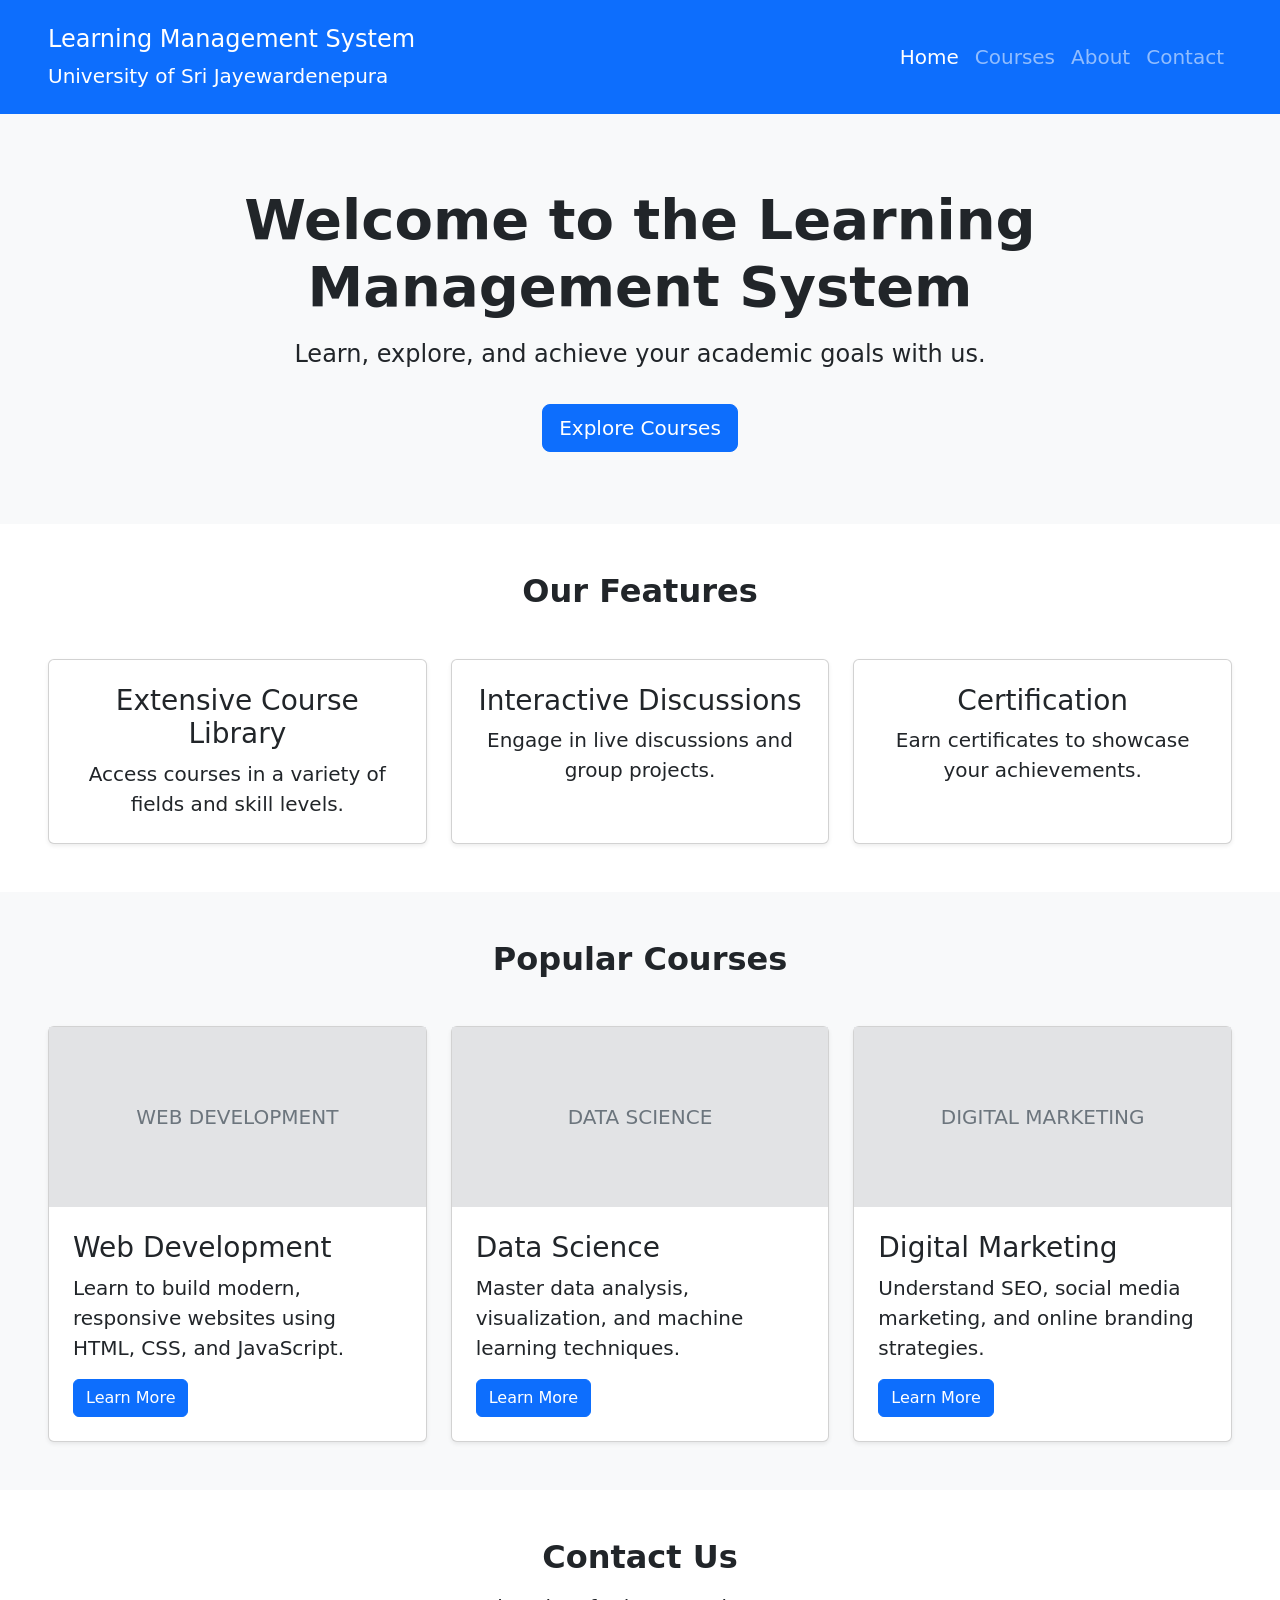
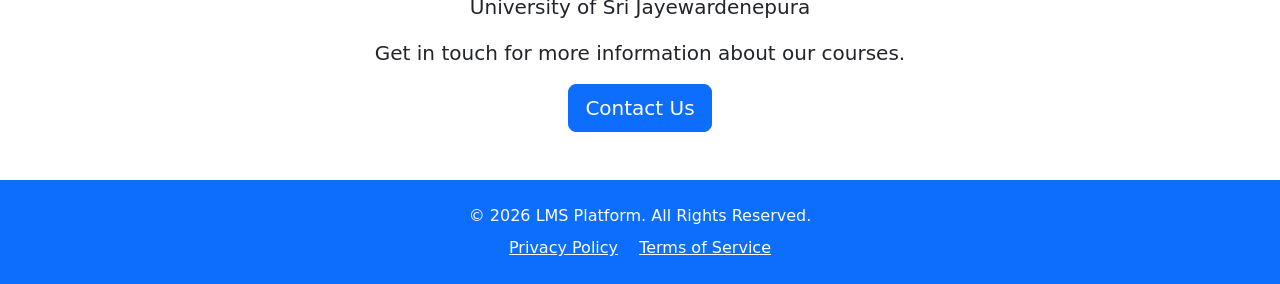
==== Practical 2 - LMS using Bootstrap/LMS.html @ d4772b82 "Added - Practical 2_LMS using bootstrap" ====
<!DOCTYPE html>
<html lang="en">

<head>
    <meta charset="UTF-8">
    <meta name="viewport" content="width=device-width, initial-scale=1.0">
    <title>LMS | University of Sri Jayewardenepura</title>

    <link href="https://cdn.jsdelivr.net/npm/bootstrap@5.3.3/dist/css/bootstrap.min.css" rel="stylesheet">
</head>

<body class="min-vh-100">

    <div class="container-fluid p-0 min-vh-100 d-flex flex-column">

        <nav class="navbar navbar-expand-lg navbar-dark bg-primary px-5 py-3">

            <a class="navbar-brand fs-4" href="#home">
                Learning Management System<br>
                <span class="fs-5">University of Sri Jayewardenepura</span>
            </a>

            <button class="navbar-toggler" type="button" data-bs-toggle="collapse" data-bs-target="#menu">
                <span class="navbar-toggler-icon"></span>
            </button>

            <div class="collapse navbar-collapse" id="menu">
                <ul class="navbar-nav ms-auto fs-5">
                    <li class="nav-item">
                        <a class="nav-link active" href="#home">Home</a>
                    </li>
                    <li class="nav-item">
                        <a class="nav-link" href="#courses">Courses</a>
                    </li>
                    <li class="nav-item">
                        <a class="nav-link" href="#about">About</a>
                    </li>
                    <li class="nav-item">
                        <a class="nav-link" href="#contact">Contact</a>
                    </li>
                </ul>
            </div>

        </nav>

        <main class="flex-grow-1">

            <section id="home" class="bg-light text-center py-5 px-3">
                <div class="container py-4">
                    <h1 class="display-4 fw-bold">
                        Welcome to the Learning Management System
                    </h1>

                    <p class="fs-4 mt-3">
                        Learn, explore, and achieve your academic goals with us.
                    </p>

                    <a href="#courses" class="btn btn-primary btn-lg mt-3">
                        Explore Courses
                    </a>
                </div>
            </section>

            <section id="about" class="container-fluid px-5 py-5">
                <h2 class="text-center fw-bold mb-5">Our Features</h2>

                <div class="row g-4">

                    <div class="col-md-4">
                        <div class="card h-100 shadow-sm">
                            <div class="card-body text-center p-4">
                                <h3 class="card-title">Extensive Course Library</h3>
                                <p class="card-text fs-5">
                                    Access courses in a variety of fields and skill levels.
                                </p>
                            </div>
                        </div>
                    </div>

                    <div class="col-md-4">
                        <div class="card h-100 shadow-sm">
                            <div class="card-body text-center p-4">
                                <h3 class="card-title">Interactive Discussions</h3>
                                <p class="card-text fs-5">
                                    Engage in live discussions and group projects.
                                </p>
                            </div>
                        </div>
                    </div>

                    <div class="col-md-4">
                        <div class="card h-100 shadow-sm">
                            <div class="card-body text-center p-4">
                                <h3 class="card-title">Certification</h3>
                                <p class="card-text fs-5">
                                    Earn certificates to showcase your achievements.
                                </p>
                            </div>
                        </div>
                    </div>

                </div>
            </section>

            <section id="courses" class="container-fluid px-5 py-5 bg-light">
                <h2 class="text-center fw-bold mb-5">Popular Courses</h2>

                <div class="row g-4">

                    <div class="col-md-4">
                        <div class="card h-100 shadow-sm">
                            <div class="bg-secondary-subtle d-flex align-items-center justify-content-center"
                                style="height: 180px;">
                                <span class="fs-5 text-secondary">WEB DEVELOPMENT</span>
                            </div>
                            <div class="card-body p-4">
                                <h3 class="card-title">Web Development</h3>
                                <p class="card-text fs-5">
                                    Learn to build modern, responsive websites using HTML, CSS, and JavaScript.
                                </p>
                                <a href="#contact" class="btn btn-primary">Learn More</a>
                            </div>
                        </div>
                    </div>

                    <div class="col-md-4">
                        <div class="card h-100 shadow-sm">
                            <div class="bg-secondary-subtle d-flex align-items-center justify-content-center"
                                style="height: 180px;">
                                <span class="fs-5 text-secondary">DATA SCIENCE</span>
                            </div>
                            <div class="card-body p-4">
                                <h3 class="card-title">Data Science</h3>
                                <p class="card-text fs-5">
                                    Master data analysis, visualization, and machine learning techniques.
                                </p>
                                <a href="#contact" class="btn btn-primary">Learn More</a>
                            </div>
                        </div>
                    </div>

                    <div class="col-md-4">
                        <div class="card h-100 shadow-sm">
                            <div class="bg-secondary-subtle d-flex align-items-center justify-content-center"
                                style="height: 180px;">
                                <span class="fs-5 text-secondary">DIGITAL MARKETING</span>
                            </div>
                            <div class="card-body p-4">
                                <h3 class="card-title">Digital Marketing</h3>
                                <p class="card-text fs-5">
                                    Understand SEO, social media marketing, and online branding strategies.
                                </p>
                                <a href="#contact" class="btn btn-primary">Learn More</a>
                            </div>
                        </div>
                    </div>

                </div>
            </section>

            <section id="contact" class="text-center py-5 px-3">
                <h2 class="fw-bold">Contact Us</h2>
                <p class="fs-5 mt-3">
                    University of Sri Jayewardenepura
                </p>
                <p class="fs-5">
                    Get in touch for more information about our courses.
                </p>
                <a href="mailto:info@sjp.ac.lk" class="btn btn-primary btn-lg">
                    Contact Us
                </a>
            </section>

        </main>

        <footer class="bg-primary text-white text-center py-4 mt-auto">
            <p class="mb-2">
                © 2026 LMS Platform. All Rights Reserved.
            </p>
            <a href="#privacy" class="text-white me-3">Privacy Policy</a>
            <a href="#terms" class="text-white">Terms of Service</a>
        </footer>

    </div>

    <script src="https://cdn.jsdelivr.net/npm/bootstrap@5.3.3/dist/js/bootstrap.bundle.min.js"></script>

</body>

</html>
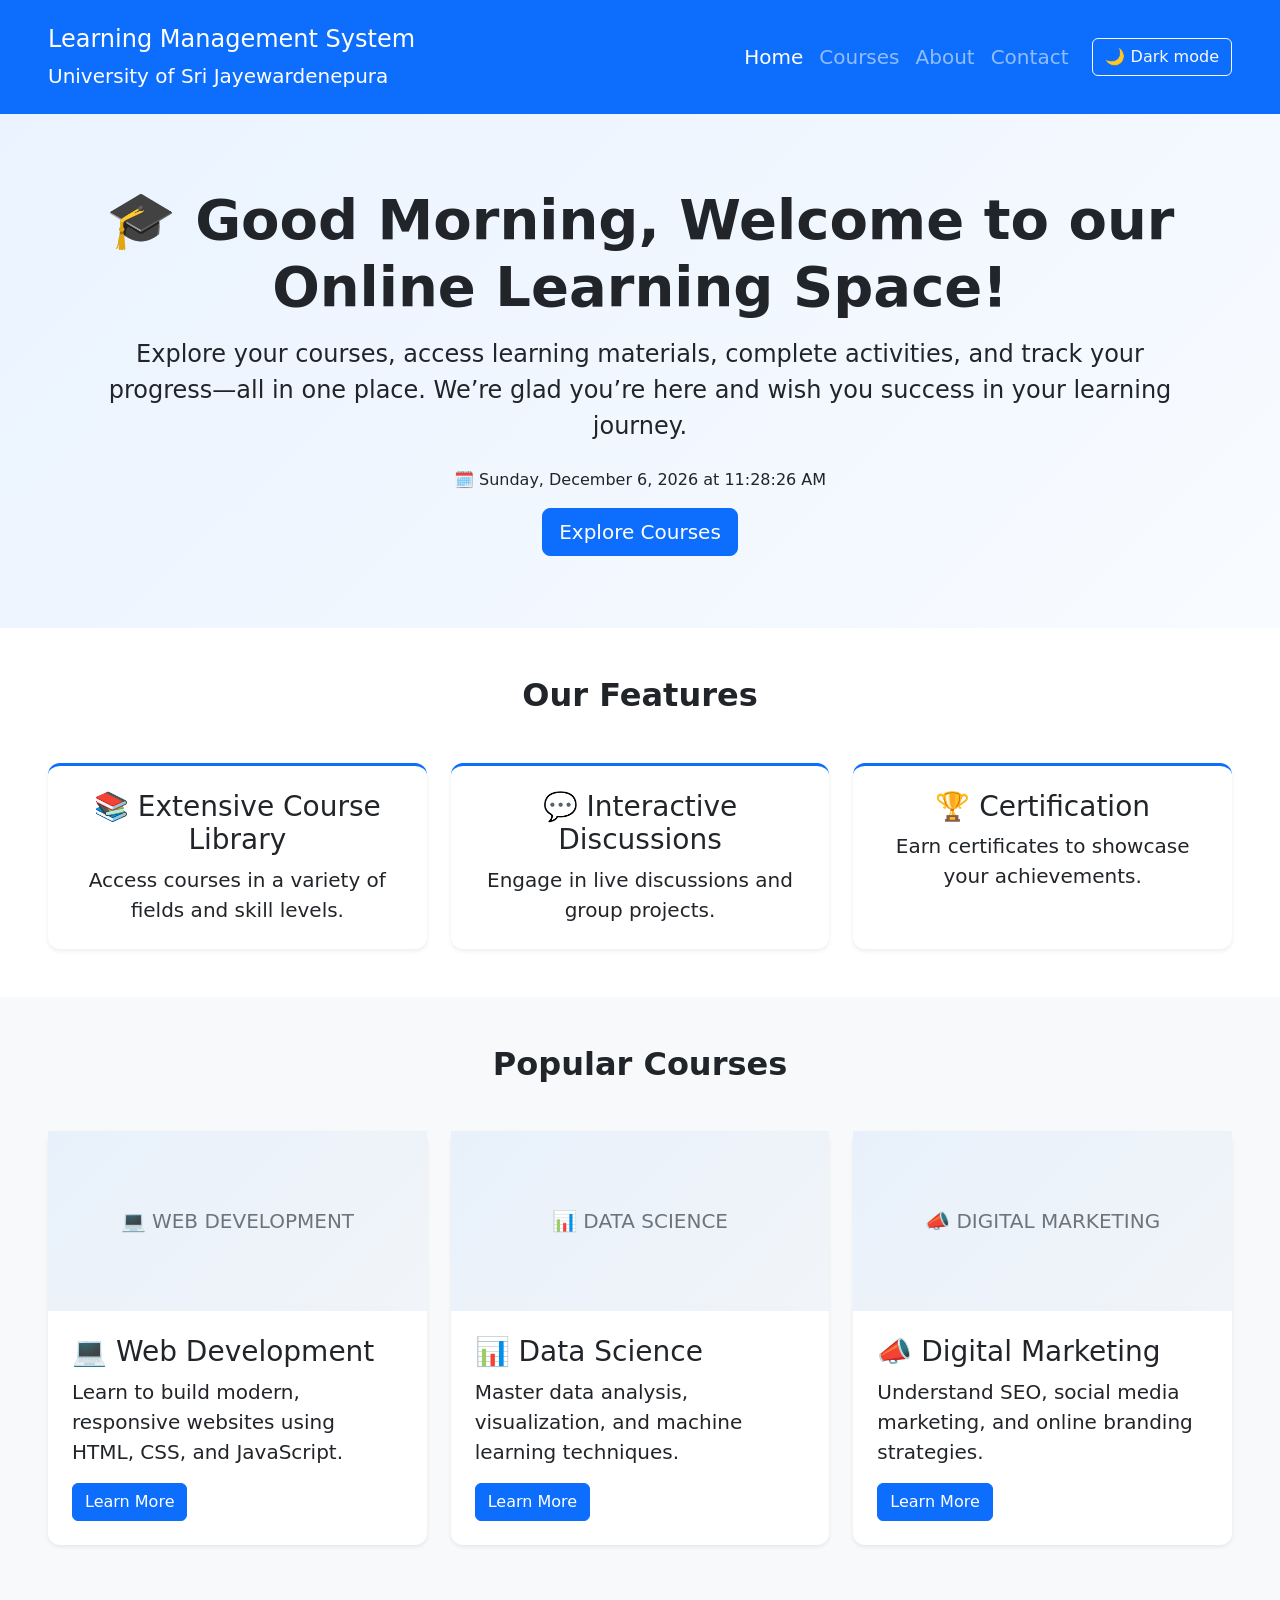
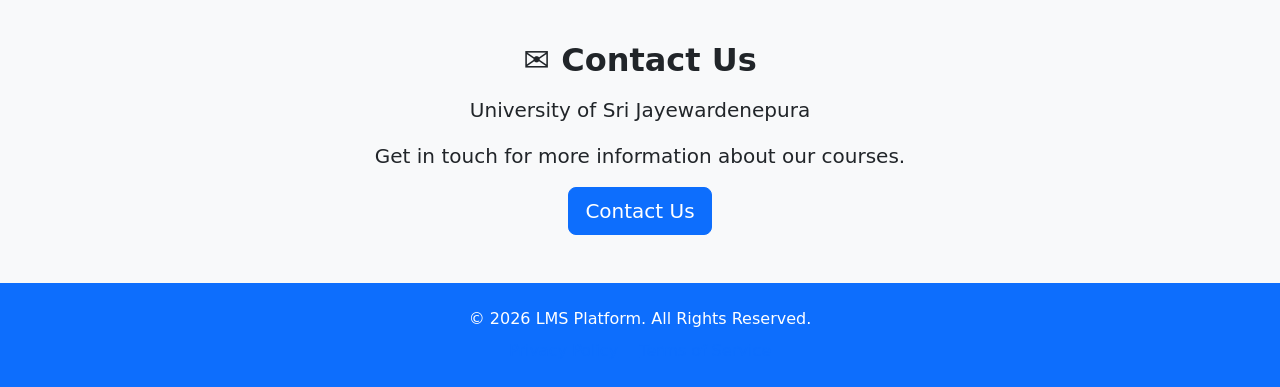
==== commit c078360c: "Updated" ====
--- a/Practical 2 - LMS using Bootstrap/LMS.html
+++ b/Practical 2 - LMS using Bootstrap/LMS.html
@@ -7,6 +7,7 @@
     <title>LMS | University of Sri Jayewardenepura</title>
 
     <link href="https://cdn.jsdelivr.net/npm/bootstrap@5.3.3/dist/css/bootstrap.min.css" rel="stylesheet">
+    <link href="style.css" rel="stylesheet">
 </head>
 
 <body class="min-vh-100">
@@ -39,20 +40,33 @@
                         <a class="nav-link" href="#contact">Contact</a>
                     </li>
                 </ul>
+                <button id="theme-toggle" class="btn btn-outline-light ms-lg-3 mt-3 mt-lg-0" type="button"
+                    aria-pressed="false">
+                    <span id="theme-toggle-icon" aria-hidden="true">🌙</span>
+                    <span id="theme-toggle-label">Dark mode</span>
+                </button>
             </div>
 
         </nav>
 
         <main class="flex-grow-1">
 
-            <section id="home" class="bg-light text-center py-5 px-3">
+            <section id="home" class="hero-section text-center py-5 px-3">
                 <div class="container py-4">
                     <h1 class="display-4 fw-bold">
-                        Welcome to the Learning Management System
+                        <span aria-hidden="true">🎓</span>
+                        <span id="greeting"></span> Welcome to our Online Learning Space!
                     </h1>
 
                     <p class="fs-4 mt-3">
-                        Learn, explore, and achieve your academic goals with us.
+                        Explore your courses, access learning materials, complete activities,
+                        and track your progress—all in one place. We’re glad you’re here and wish
+                        you success in your learning journey.
+                    </p>
+
+                    <p class="fs-6 mt-4 mb-0">
+                        <span aria-hidden="true">🗓️</span>
+                        <time id="current-datetime" aria-label="Current date and time"></time>
                     </p>
 
                     <a href="#courses" class="btn btn-primary btn-lg mt-3">
@@ -62,14 +76,14 @@
             </section>
 
             <section id="about" class="container-fluid px-5 py-5">
-                <h2 class="text-center fw-bold mb-5">Our Features</h2>
+                <h2 class="text-center fw-bold mb-5"><span aria-hidden="true"></span> Our Features</h2>
 
                 <div class="row g-4">
 
                     <div class="col-md-4">
-                        <div class="card h-100 shadow-sm">
+                        <div class="card feature-card h-100 shadow-sm">
                             <div class="card-body text-center p-4">
-                                <h3 class="card-title">Extensive Course Library</h3>
+                                <h3 class="card-title"><span aria-hidden="true">📚</span> Extensive Course Library</h3>
                                 <p class="card-text fs-5">
                                     Access courses in a variety of fields and skill levels.
                                 </p>
@@ -78,9 +92,9 @@
                     </div>
 
                     <div class="col-md-4">
-                        <div class="card h-100 shadow-sm">
+                        <div class="card feature-card h-100 shadow-sm">
                             <div class="card-body text-center p-4">
-                                <h3 class="card-title">Interactive Discussions</h3>
+                                <h3 class="card-title"><span aria-hidden="true">💬</span> Interactive Discussions</h3>
                                 <p class="card-text fs-5">
                                     Engage in live discussions and group projects.
                                 </p>
@@ -89,9 +103,9 @@
                     </div>
 
                     <div class="col-md-4">
-                        <div class="card h-100 shadow-sm">
+                        <div class="card feature-card h-100 shadow-sm">
                             <div class="card-body text-center p-4">
-                                <h3 class="card-title">Certification</h3>
+                                <h3 class="card-title"><span aria-hidden="true">🏆</span> Certification</h3>
                                 <p class="card-text fs-5">
                                     Earn certificates to showcase your achievements.
                                 </p>
@@ -103,63 +117,140 @@
             </section>
 
             <section id="courses" class="container-fluid px-5 py-5 bg-light">
-                <h2 class="text-center fw-bold mb-5">Popular Courses</h2>
+                <h2 class="text-center fw-bold mb-5"><span aria-hidden="true"></span> Popular Courses</h2>
 
                 <div class="row g-4">
 
                     <div class="col-md-4">
-                        <div class="card h-100 shadow-sm">
-                            <div class="bg-secondary-subtle d-flex align-items-center justify-content-center"
-                                style="height: 180px;">
-                                <span class="fs-5 text-secondary">WEB DEVELOPMENT</span>
+                        <div class="card course-card h-100 shadow-sm">
+                            <div class="course-art d-flex align-items-center justify-content-center">
+                                <span class="fs-5 text-secondary"><span aria-hidden="true">💻</span> WEB
+                                    DEVELOPMENT</span>
                             </div>
                             <div class="card-body p-4">
-                                <h3 class="card-title">Web Development</h3>
+                                <h3 class="card-title"><span aria-hidden="true">💻</span> Web Development</h3>
                                 <p class="card-text fs-5">
                                     Learn to build modern, responsive websites using HTML, CSS, and JavaScript.
                                 </p>
-                                <a href="#contact" class="btn btn-primary">Learn More</a>
-                            </div>
-                        </div>
-                    </div>
-
-                    <div class="col-md-4">
-                        <div class="card h-100 shadow-sm">
-                            <div class="bg-secondary-subtle d-flex align-items-center justify-content-center"
-                                style="height: 180px;">
-                                <span class="fs-5 text-secondary">DATA SCIENCE</span>
+                                <button type="button" class="btn btn-primary" data-bs-toggle="modal"
+                                    data-bs-target="#webDevelopmentModal">Learn More</button>
+                            </div>
+                        </div>
+                    </div>
+
+                    <div class="col-md-4">
+                        <div class="card course-card h-100 shadow-sm">
+                            <div class="course-art d-flex align-items-center justify-content-center">
+                                <span class="fs-5 text-secondary"><span aria-hidden="true">📊</span> DATA SCIENCE</span>
                             </div>
                             <div class="card-body p-4">
-                                <h3 class="card-title">Data Science</h3>
+                                <h3 class="card-title"><span aria-hidden="true">📊</span> Data Science</h3>
                                 <p class="card-text fs-5">
                                     Master data analysis, visualization, and machine learning techniques.
                                 </p>
-                                <a href="#contact" class="btn btn-primary">Learn More</a>
-                            </div>
-                        </div>
-                    </div>
-
-                    <div class="col-md-4">
-                        <div class="card h-100 shadow-sm">
-                            <div class="bg-secondary-subtle d-flex align-items-center justify-content-center"
-                                style="height: 180px;">
-                                <span class="fs-5 text-secondary">DIGITAL MARKETING</span>
+                                <button type="button" class="btn btn-primary" data-bs-toggle="modal"
+                                    data-bs-target="#dataScienceModal">Learn More</button>
+                            </div>
+                        </div>
+                    </div>
+
+                    <div class="col-md-4">
+                        <div class="card course-card h-100 shadow-sm">
+                            <div class="course-art d-flex align-items-center justify-content-center">
+                                <span class="fs-5 text-secondary"><span aria-hidden="true">📣</span> DIGITAL
+                                    MARKETING</span>
                             </div>
                             <div class="card-body p-4">
-                                <h3 class="card-title">Digital Marketing</h3>
+                                <h3 class="card-title"><span aria-hidden="true">📣</span> Digital Marketing</h3>
                                 <p class="card-text fs-5">
                                     Understand SEO, social media marketing, and online branding strategies.
                                 </p>
-                                <a href="#contact" class="btn btn-primary">Learn More</a>
-                            </div>
-                        </div>
-                    </div>
-
-                </div>
-            </section>
-
-            <section id="contact" class="text-center py-5 px-3">
-                <h2 class="fw-bold">Contact Us</h2>
+                                <button type="button" class="btn btn-primary" data-bs-toggle="modal"
+                                    data-bs-target="#digitalMarketingModal">Learn More</button>
+                            </div>
+                        </div>
+                    </div>
+
+                </div>
+            </section>
+
+            <div class="modal fade" id="webDevelopmentModal" tabindex="-1" aria-labelledby="webDevelopmentModalLabel"
+                aria-hidden="true">
+                <div class="modal-dialog modal-dialog-centered">
+                    <div class="modal-content">
+                        <div class="modal-header">
+                            <h2 class="modal-title fs-4" id="webDevelopmentModalLabel">💻 Web Development</h2>
+                            <button type="button" class="btn-close" data-bs-dismiss="modal" aria-label="Close"></button>
+                        </div>
+                        <div class="modal-body">
+                            <p>Learn how websites are planned, built, and brought to life in a browser. Start with the
+                                foundations, then put them together in responsive pages of your own.</p>
+                            <h3 class="fs-6 fw-bold">Explore topics like</h3>
+                            <ul class="mb-0">
+                                <li>HTML structure and accessible content</li>
+                                <li>CSS styling, layouts, and responsive design</li>
+                                <li>JavaScript fundamentals and interactivity</li>
+                            </ul>
+                        </div>
+                        <div class="modal-footer">
+                            <button type="button" class="btn btn-secondary" data-bs-dismiss="modal">Close</button>
+                        </div>
+                    </div>
+                </div>
+            </div>
+
+            <div class="modal fade" id="dataScienceModal" tabindex="-1" aria-labelledby="dataScienceModalLabel"
+                aria-hidden="true">
+                <div class="modal-dialog modal-dialog-centered">
+                    <div class="modal-content">
+                        <div class="modal-header">
+                            <h2 class="modal-title fs-4" id="dataScienceModalLabel">📊 Data Science</h2>
+                            <button type="button" class="btn-close" data-bs-dismiss="modal" aria-label="Close"></button>
+                        </div>
+                        <div class="modal-body">
+                            <p>Discover how to turn raw data into useful insights. Practice asking questions, exploring
+                                datasets, and communicating what the results mean.</p>
+                            <h3 class="fs-6 fw-bold">Explore topics like</h3>
+                            <ul class="mb-0">
+                                <li>Data preparation and exploratory analysis</li>
+                                <li>Charts, visualization, and communicating findings</li>
+                                <li>Introduction to statistics and machine learning</li>
+                            </ul>
+                        </div>
+                        <div class="modal-footer">
+                            <button type="button" class="btn btn-secondary" data-bs-dismiss="modal">Close</button>
+                        </div>
+                    </div>
+                </div>
+            </div>
+
+            <div class="modal fade" id="digitalMarketingModal" tabindex="-1"
+                aria-labelledby="digitalMarketingModalLabel" aria-hidden="true">
+                <div class="modal-dialog modal-dialog-centered">
+                    <div class="modal-content">
+                        <div class="modal-header">
+                            <h2 class="modal-title fs-4" id="digitalMarketingModalLabel">📣 Digital Marketing</h2>
+                            <button type="button" class="btn-close" data-bs-dismiss="modal" aria-label="Close"></button>
+                        </div>
+                        <div class="modal-body">
+                            <p>Learn how organizations reach and engage audiences online. Explore practical ways to
+                                build a digital presence and measure how well a campaign is working.</p>
+                            <h3 class="fs-6 fw-bold">Explore topics like</h3>
+                            <ul class="mb-0">
+                                <li>Search engine optimization (SEO)</li>
+                                <li>Social media and content strategy</li>
+                                <li>Online branding and campaign analytics</li>
+                            </ul>
+                        </div>
+                        <div class="modal-footer">
+                            <button type="button" class="btn btn-secondary" data-bs-dismiss="modal">Close</button>
+                        </div>
+                    </div>
+                </div>
+            </div>
+
+            <section id="contact" class="contact-section text-center py-5 px-3">
+                <h2 class="fw-bold"><span aria-hidden="true">✉️</span> Contact Us</h2>
                 <p class="fs-5 mt-3">
                     University of Sri Jayewardenepura
                 </p>
@@ -177,13 +268,14 @@
             <p class="mb-2">
                 © 2026 LMS Platform. All Rights Reserved.
             </p>
-            <a href="#privacy" class="text-white me-3">Privacy Policy</a>
-            <a href="#terms" class="text-white">Terms of Service</a>
+            <a href="#privacy" class="me-3">Privacy Policy</a>
+            <a href="#terms">Terms of Service</a>
         </footer>
 
     </div>
 
     <script src="https://cdn.jsdelivr.net/npm/bootstrap@5.3.3/dist/js/bootstrap.bundle.min.js"></script>
+    <script src="test.js"></script>
 
 </body>
 
--- a/Practical 2 - LMS using Bootstrap/style.css
+++ b/Practical 2 - LMS using Bootstrap/style.css
@@ -0,0 +1,64 @@
+.hero-section {
+    background: linear-gradient(135deg, #eaf3ff, #f8fbff);
+}
+
+.feature-card,
+.course-card {
+    border: 0;
+    border-radius: 0.75rem;
+    transition: transform 0.2s ease, box-shadow 0.2s ease;
+}
+
+.feature-card {
+    border-top: 3px solid var(--bs-primary);
+}
+
+.feature-card:hover,
+.course-card:hover {
+    transform: translateY(-3px);
+    box-shadow: 0 0.75rem 1.5rem rgba(0, 0, 0, 0.12) !important;
+}
+
+.course-art {
+    height: 180px;
+    background: linear-gradient(135deg, #e8f1fb, #f1f4f8);
+}
+
+.contact-section {
+    background-color: #f8f9fa;
+}
+
+:root[data-theme="dark"] {
+    color-scheme: dark;
+}
+
+:root[data-theme="dark"] body,
+:root[data-theme="dark"] .card,
+:root[data-theme="dark"] .modal-content {
+    color: #f8f9fa;
+    background-color: #212529;
+}
+
+:root[data-theme="dark"] .bg-light,
+:root[data-theme="dark"] .bg-secondary-subtle {
+    color: #f8f9fa !important;
+    background-color: #343a40 !important;
+}
+
+:root[data-theme="dark"] .hero-section,
+:root[data-theme="dark"] .contact-section {
+    color: #f8f9fa;
+    background: #343a40;
+}
+
+:root[data-theme="dark"] .course-art {
+    background: linear-gradient(135deg, #343a40, #495057);
+}
+
+:root[data-theme="dark"] .text-secondary {
+    color: #adb5bd !important;
+}
+
+:root[data-theme="dark"] .btn-close {
+    filter: invert(1) grayscale(100%) brightness(200%);
+}
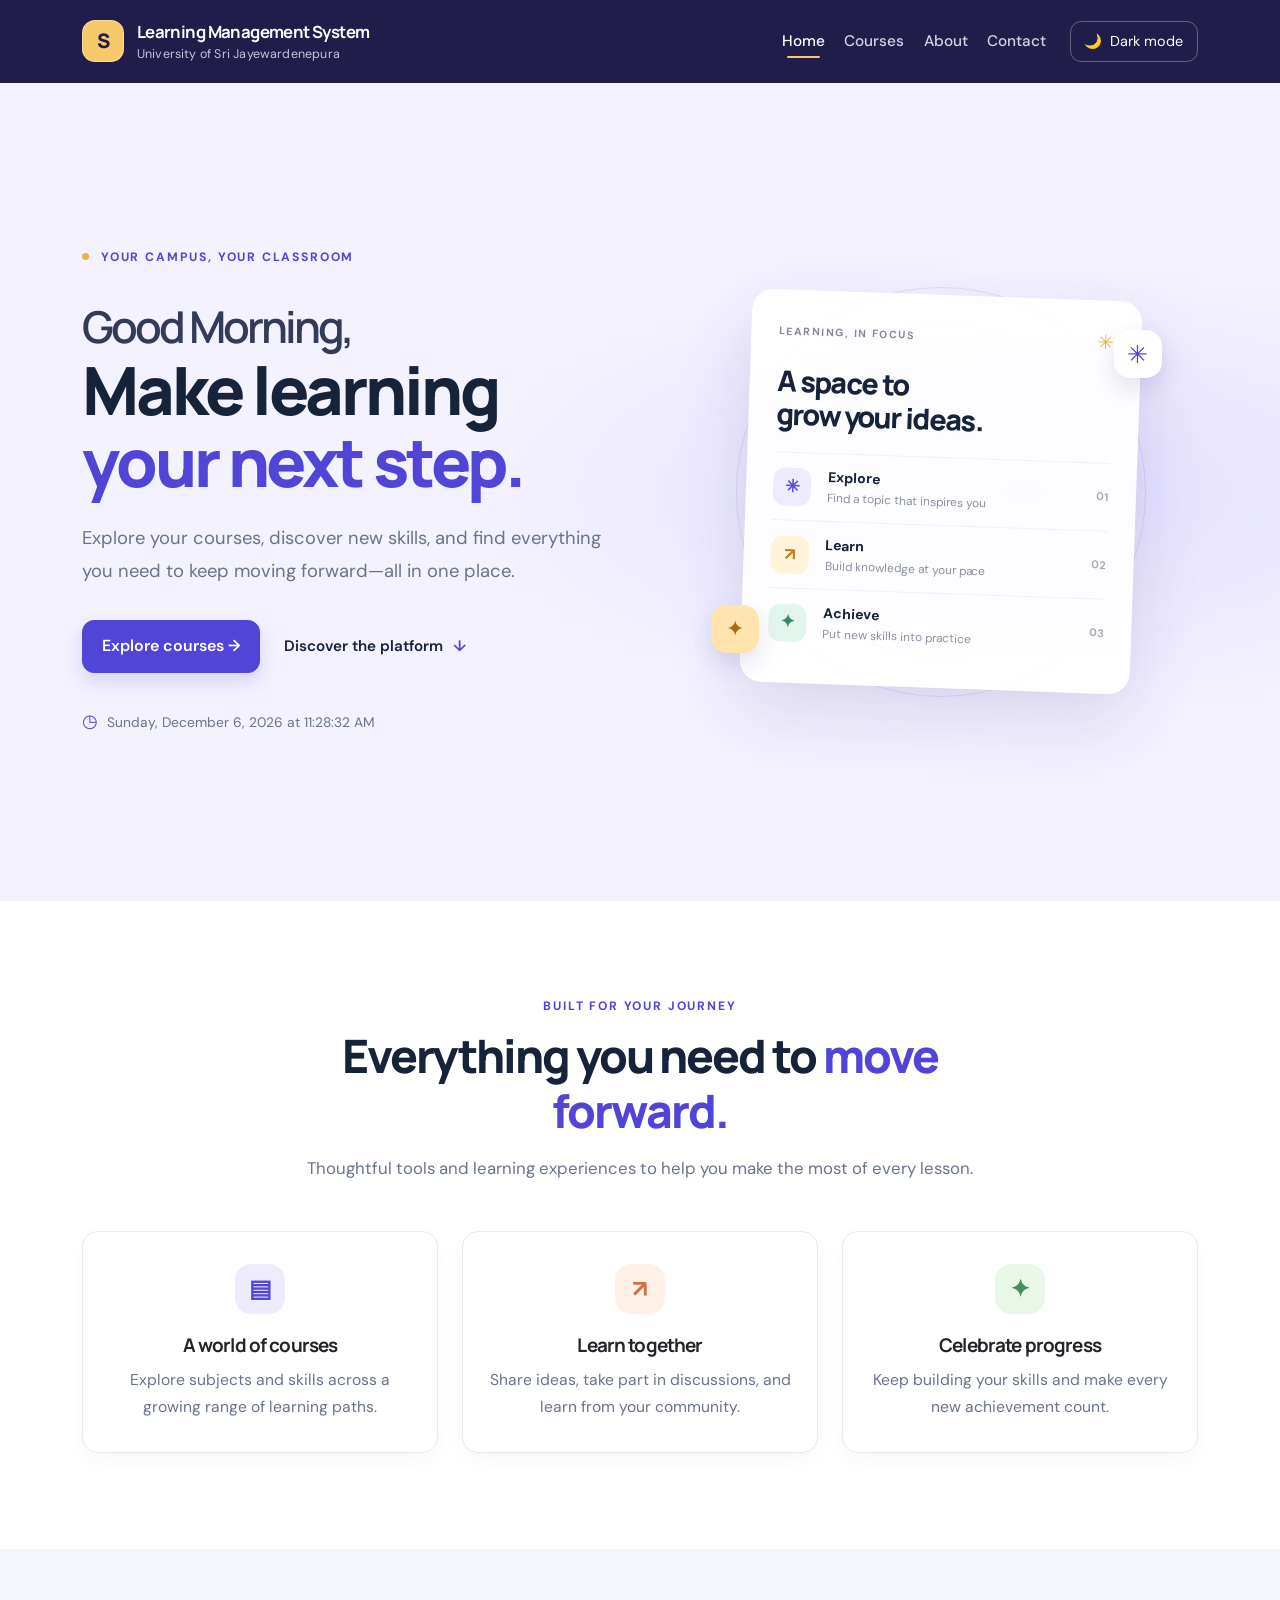
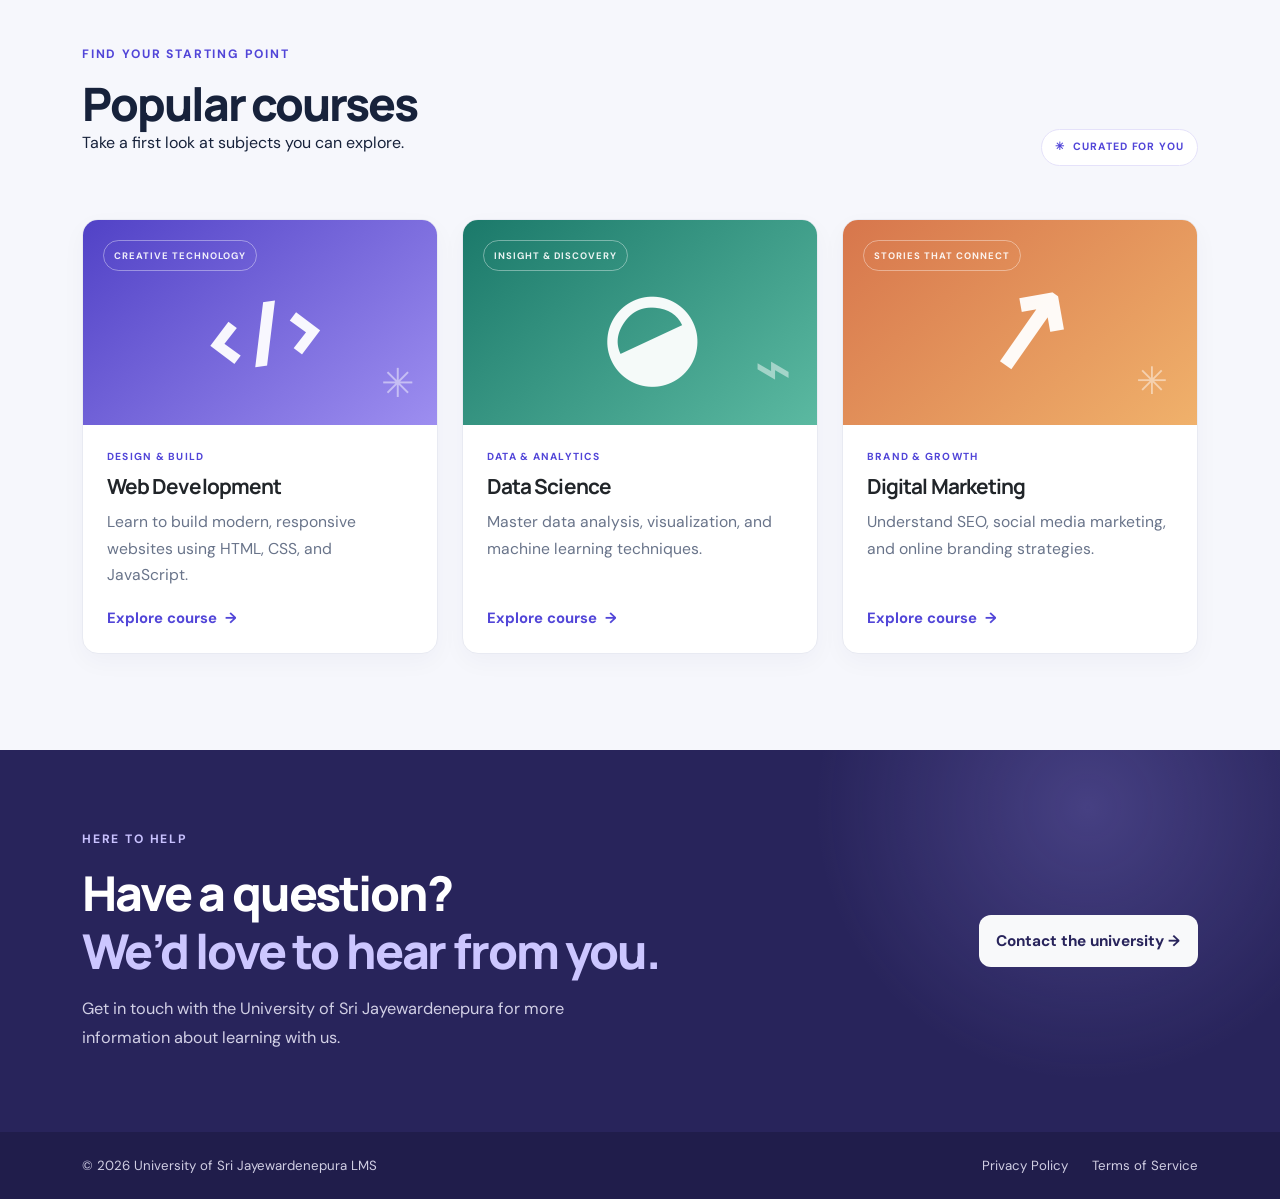
==== commit 5bf4e20e: "Edited LMS" ====
--- a/Practical 2 - LMS using Bootstrap/LMS.html
+++ b/Practical 2 - LMS using Bootstrap/LMS.html
@@ -4,173 +4,260 @@
 <head>
     <meta charset="UTF-8">
     <meta name="viewport" content="width=device-width, initial-scale=1.0">
-    <title>LMS | University of Sri Jayewardenepura</title>
-
+    <title>LMS</title>
+
+    <script>
+        document.documentElement.classList.add("has-loader");
+        window.lmsLoaderFallback = window.setTimeout(() => {
+            document.documentElement.classList.remove("has-loader", "loader-exiting");
+        }, 4000);
+    </script>
     <link href="https://cdn.jsdelivr.net/npm/bootstrap@5.3.3/dist/css/bootstrap.min.css" rel="stylesheet">
     <link href="style.css" rel="stylesheet">
 </head>
 
 <body class="min-vh-100">
 
+    <div class="loading-screen" id="loading-screen" aria-hidden="true">
+        <span class="loading-word loading-word-one">DISCOVER</span>
+        <span class="loading-word loading-word-two">CREATE</span>
+        <span class="loading-word loading-word-three">KNOWLEDGE</span>
+        <span class="loading-word loading-word-four">GROW</span>
+        <span class="loading-word loading-word-five">INSPIRE</span>
+        <span class="loading-word loading-word-six">YOUR NEXT CHAPTER</span>
+        <span class="loading-word loading-word-seven">LEARN TOGETHER</span>
+        <span class="loading-word loading-word-eight">IDEAS INTO ACTION</span>
+        <span class="loading-word loading-word-nine">EXPLORE</span>
+        <span class="loading-word loading-word-ten">ACHIEVE</span>
+        <span class="loading-word loading-word-eleven">IMAGINE</span>
+        <span class="loading-word loading-word-twelve">UNIVERSITY OF SRI JAYEWARDENEPURA</span>
+        <div class="loading-center">
+            <span class="loading-mark" aria-hidden="true">S</span>
+            <p class="loading-title">A brighter way to learn.</p>
+            <p class="loading-caption">Preparing your learning space</p>
+            <div class="loading-progress" aria-hidden="true"><span></span></div>
+        </div>
+    </div>
+    <p class="visually-hidden" role="status" aria-live="polite">Preparing your learning space.</p>
+
     <div class="container-fluid p-0 min-vh-100 d-flex flex-column">
 
-        <nav class="navbar navbar-expand-lg navbar-dark bg-primary px-5 py-3">
-
-            <a class="navbar-brand fs-4" href="#home">
-                Learning Management System<br>
-                <span class="fs-5">University of Sri Jayewardenepura</span>
-            </a>
-
-            <button class="navbar-toggler" type="button" data-bs-toggle="collapse" data-bs-target="#menu">
-                <span class="navbar-toggler-icon"></span>
-            </button>
-
-            <div class="collapse navbar-collapse" id="menu">
-                <ul class="navbar-nav ms-auto fs-5">
-                    <li class="nav-item">
-                        <a class="nav-link active" href="#home">Home</a>
-                    </li>
-                    <li class="nav-item">
-                        <a class="nav-link" href="#courses">Courses</a>
-                    </li>
-                    <li class="nav-item">
-                        <a class="nav-link" href="#about">About</a>
-                    </li>
-                    <li class="nav-item">
-                        <a class="nav-link" href="#contact">Contact</a>
-                    </li>
-                </ul>
-                <button id="theme-toggle" class="btn btn-outline-light ms-lg-3 mt-3 mt-lg-0" type="button"
-                    aria-pressed="false">
-                    <span id="theme-toggle-icon" aria-hidden="true">🌙</span>
-                    <span id="theme-toggle-label">Dark mode</span>
+        <a class="skip-link" href="#main-content">Skip to content</a>
+
+        <nav class="navbar navbar-expand-lg navbar-dark site-navbar">
+            <div class="container">
+                <a class="navbar-brand brand-lockup" href="#home"
+                    aria-label="University of Sri Jayewardenepura Learning Management System">
+                    <span class="brand-mark" aria-hidden="true">S</span>
+                    <span class="brand-copy">
+                        <span class="brand-title">Learning Management System</span>
+                        <span class="brand-subtitle">University of Sri Jayewardenepura</span>
+                    </span>
+                </a>
+
+                <button class="navbar-toggler" type="button" data-bs-toggle="collapse" data-bs-target="#menu"
+                    aria-controls="menu" aria-expanded="false" aria-label="Toggle navigation">
+                    <span class="navbar-toggler-icon"></span>
                 </button>
-            </div>
-
+
+                <div class="collapse navbar-collapse" id="menu">
+                    <ul class="navbar-nav ms-auto align-items-lg-center">
+                        <li class="nav-item">
+                            <a class="nav-link active" aria-current="page" href="#home">Home</a>
+                        </li>
+                        <li class="nav-item">
+                            <a class="nav-link" href="#courses">Courses</a>
+                        </li>
+                        <li class="nav-item">
+                            <a class="nav-link" href="#about">About</a>
+                        </li>
+                        <li class="nav-item">
+                            <a class="nav-link" href="#contact">Contact</a>
+                        </li>
+                    </ul>
+                    <button id="theme-toggle" class="btn theme-toggle ms-lg-3 mt-3 mt-lg-0" type="button"
+                        aria-pressed="false">
+                        <span id="theme-toggle-icon" aria-hidden="true">🌙</span>
+                        <span id="theme-toggle-label">Dark mode</span>
+                    </button>
+                </div>
+            </div>
         </nav>
 
-        <main class="flex-grow-1">
-
-            <section id="home" class="hero-section text-center py-5 px-3">
-                <div class="container py-4">
-                    <h1 class="display-4 fw-bold">
-                        <span aria-hidden="true">🎓</span>
-                        <span id="greeting"></span> Welcome to our Online Learning Space!
-                    </h1>
-
-                    <p class="fs-4 mt-3">
-                        Explore your courses, access learning materials, complete activities,
-                        and track your progress—all in one place. We’re glad you’re here and wish
-                        you success in your learning journey.
-                    </p>
-
-                    <p class="fs-6 mt-4 mb-0">
-                        <span aria-hidden="true">🗓️</span>
-                        <time id="current-datetime" aria-label="Current date and time"></time>
-                    </p>
-
-                    <a href="#courses" class="btn btn-primary btn-lg mt-3">
-                        Explore Courses
-                    </a>
+        <main id="main-content" class="flex-grow-1">
+
+            <section id="home" class="hero-section">
+                <div class="container hero-inner">
+                    <div class="hero-copy">
+                        <p class="eyebrow"><span class="eyebrow-dot"></span> YOUR CAMPUS, YOUR CLASSROOM</p>
+                        <h1><span id="greeting"></span><br>Make learning <span class="highlight-text">your next
+                                step.</span></h1>
+                        <p class="hero-description">
+                            Explore your courses, discover new skills, and find everything you need to keep moving
+                            forward—all in one place.
+                        </p>
+                        <div class="hero-actions">
+                            <a href="#courses" class="btn btn-primary btn-lg">Explore courses <span
+                                    aria-hidden="true">→</span></a>
+                            <a href="#about" class="hero-secondary-link">Discover the platform <span
+                                    aria-hidden="true">↓</span></a>
+                        </div>
+                        <p class="hero-datetime">
+                            <span aria-hidden="true">◷</span>
+                            <time id="current-datetime" aria-label="Current date and time"></time>
+                        </p>
+                    </div>
+
+                    <div class="hero-visual" aria-label="A visual overview of your learning journey">
+                        <div class="orbit orbit-one"></div>
+                        <div class="orbit orbit-two"></div>
+                        <div class="learning-panel">
+                            <div class="panel-topline">
+                                <span class="panel-label">LEARNING, IN FOCUS</span>
+                                <span class="panel-spark" aria-hidden="true">✳</span>
+                            </div>
+                            <p class="panel-heading">A space to<br>grow your ideas.</p>
+                            <div class="learning-path">
+                                <span class="path-icon path-icon-purple" aria-hidden="true">✳</span>
+                                <span><strong>Explore</strong><small>Find a topic that inspires you</small></span>
+                                <span class="path-number">01</span>
+                            </div>
+                            <div class="learning-path">
+                                <span class="path-icon path-icon-yellow" aria-hidden="true">↗</span>
+                                <span><strong>Learn</strong><small>Build knowledge at your pace</small></span>
+                                <span class="path-number">02</span>
+                            </div>
+                            <div class="learning-path">
+                                <span class="path-icon path-icon-green" aria-hidden="true">✦</span>
+                                <span><strong>Achieve</strong><small>Put new skills into practice</small></span>
+                                <span class="path-number">03</span>
+                            </div>
+                        </div>
+                        <span class="hero-decoration decoration-one" aria-hidden="true">✳</span>
+                        <span class="hero-decoration decoration-two" aria-hidden="true">✦</span>
+                    </div>
                 </div>
             </section>
 
-            <section id="about" class="container-fluid px-5 py-5">
-                <h2 class="text-center fw-bold mb-5"><span aria-hidden="true"></span> Our Features</h2>
-
-                <div class="row g-4">
-
-                    <div class="col-md-4">
-                        <div class="card feature-card h-100 shadow-sm">
-                            <div class="card-body text-center p-4">
-                                <h3 class="card-title"><span aria-hidden="true">📚</span> Extensive Course Library</h3>
-                                <p class="card-text fs-5">
-                                    Access courses in a variety of fields and skill levels.
-                                </p>
-                            </div>
-                        </div>
-                    </div>
-
-                    <div class="col-md-4">
-                        <div class="card feature-card h-100 shadow-sm">
-                            <div class="card-body text-center p-4">
-                                <h3 class="card-title"><span aria-hidden="true">💬</span> Interactive Discussions</h3>
-                                <p class="card-text fs-5">
-                                    Engage in live discussions and group projects.
-                                </p>
-                            </div>
-                        </div>
-                    </div>
-
-                    <div class="col-md-4">
-                        <div class="card feature-card h-100 shadow-sm">
-                            <div class="card-body text-center p-4">
-                                <h3 class="card-title"><span aria-hidden="true">🏆</span> Certification</h3>
-                                <p class="card-text fs-5">
-                                    Earn certificates to showcase your achievements.
-                                </p>
-                            </div>
-                        </div>
-                    </div>
-
+            <section id="about" class="features-section section-space">
+                <div class="container">
+                    <div class="section-heading">
+                        <p class="eyebrow">BUILT FOR YOUR JOURNEY</p>
+                        <h2>Everything you need to <span class="highlight-text">move forward.</span></h2>
+                        <p>Thoughtful tools and learning experiences to help you make the most of every lesson.</p>
+                    </div>
+                    <div class="row g-4">
+
+                        <div class="col-md-4">
+                            <div class="card feature-card h-100 shadow-sm">
+                                <div class="card-body text-center p-4">
+                                    <span class="feature-icon icon-blue" aria-hidden="true">▤</span>
+                                    <h3 class="card-title">A world of courses</h3>
+                                    <p class="card-text">Explore subjects and skills across a growing range of learning
+                                        paths.</p>
+                                </div>
+                            </div>
+                        </div>
+
+                        <div class="col-md-4">
+                            <div class="card feature-card h-100 shadow-sm">
+                                <div class="card-body text-center p-4">
+                                    <span class="feature-icon icon-peach" aria-hidden="true">↗</span>
+                                    <h3 class="card-title">Learn together</h3>
+                                    <p class="card-text">Share ideas, take part in discussions, and learn from your
+                                        community.</p>
+                                </div>
+                            </div>
+                        </div>
+
+                        <div class="col-md-4">
+                            <div class="card feature-card h-100 shadow-sm">
+                                <div class="card-body text-center p-4">
+                                    <span class="feature-icon icon-lime" aria-hidden="true">✦</span>
+                                    <h3 class="card-title">Celebrate progress</h3>
+                                    <p class="card-text">Keep building your skills and make every new achievement count.
+                                    </p>
+                                </div>
+                            </div>
+                        </div>
+
+                    </div>
                 </div>
             </section>
 
-            <section id="courses" class="container-fluid px-5 py-5 bg-light">
-                <h2 class="text-center fw-bold mb-5"><span aria-hidden="true"></span> Popular Courses</h2>
-
-                <div class="row g-4">
-
-                    <div class="col-md-4">
-                        <div class="card course-card h-100 shadow-sm">
-                            <div class="course-art d-flex align-items-center justify-content-center">
-                                <span class="fs-5 text-secondary"><span aria-hidden="true">💻</span> WEB
-                                    DEVELOPMENT</span>
-                            </div>
-                            <div class="card-body p-4">
-                                <h3 class="card-title"><span aria-hidden="true">💻</span> Web Development</h3>
-                                <p class="card-text fs-5">
-                                    Learn to build modern, responsive websites using HTML, CSS, and JavaScript.
-                                </p>
-                                <button type="button" class="btn btn-primary" data-bs-toggle="modal"
-                                    data-bs-target="#webDevelopmentModal">Learn More</button>
-                            </div>
-                        </div>
-                    </div>
-
-                    <div class="col-md-4">
-                        <div class="card course-card h-100 shadow-sm">
-                            <div class="course-art d-flex align-items-center justify-content-center">
-                                <span class="fs-5 text-secondary"><span aria-hidden="true">📊</span> DATA SCIENCE</span>
-                            </div>
-                            <div class="card-body p-4">
-                                <h3 class="card-title"><span aria-hidden="true">📊</span> Data Science</h3>
-                                <p class="card-text fs-5">
-                                    Master data analysis, visualization, and machine learning techniques.
-                                </p>
-                                <button type="button" class="btn btn-primary" data-bs-toggle="modal"
-                                    data-bs-target="#dataScienceModal">Learn More</button>
-                            </div>
-                        </div>
-                    </div>
-
-                    <div class="col-md-4">
-                        <div class="card course-card h-100 shadow-sm">
-                            <div class="course-art d-flex align-items-center justify-content-center">
-                                <span class="fs-5 text-secondary"><span aria-hidden="true">📣</span> DIGITAL
-                                    MARKETING</span>
-                            </div>
-                            <div class="card-body p-4">
-                                <h3 class="card-title"><span aria-hidden="true">📣</span> Digital Marketing</h3>
-                                <p class="card-text fs-5">
-                                    Understand SEO, social media marketing, and online branding strategies.
-                                </p>
-                                <button type="button" class="btn btn-primary" data-bs-toggle="modal"
-                                    data-bs-target="#digitalMarketingModal">Learn More</button>
-                            </div>
-                        </div>
-                    </div>
-
+            <section id="courses" class="courses-section section-space">
+                <div class="container">
+                    <div class="section-heading courses-heading">
+                        <div>
+                            <p class="eyebrow">FIND YOUR STARTING POINT</p>
+                            <h2>Popular courses</h2>
+                            <p>Take a first look at subjects you can explore.</p>
+                        </div>
+                        <span class="course-count"><span aria-hidden="true">✳</span> CURATED FOR YOU</span>
+                    </div>
+                    <div class="row g-4">
+
+                        <div class="col-md-4">
+                            <div class="card course-card h-100 shadow-sm">
+                                <div class="course-art course-art-web" aria-hidden="true">
+                                    <span class="art-label">CREATIVE TECHNOLOGY</span>
+                                    <span class="art-symbol">&lt;/&gt;</span>
+                                    <span class="art-decoration art-decoration-web">✳</span>
+                                </div>
+                                <div class="card-body p-4">
+                                    <span class="course-category">DESIGN &amp; BUILD</span>
+                                    <h3 class="card-title">Web Development</h3>
+                                    <p class="card-text">Learn to build modern, responsive websites using HTML, CSS, and
+                                        JavaScript.</p>
+                                    <button type="button" class="btn course-link" data-bs-toggle="modal"
+                                        data-bs-target="#webDevelopmentModal"
+                                        aria-label="Learn more about Web Development">Explore course <span
+                                            aria-hidden="true">→</span></button>
+                                </div>
+                            </div>
+                        </div>
+
+                        <div class="col-md-4">
+                            <div class="card course-card h-100 shadow-sm">
+                                <div class="course-art course-art-data" aria-hidden="true">
+                                    <span class="art-label">INSIGHT &amp; DISCOVERY</span>
+                                    <span class="art-symbol art-symbol-data">◒</span>
+                                    <span class="art-decoration art-decoration-data">⌁</span>
+                                </div>
+                                <div class="card-body p-4">
+                                    <span class="course-category">DATA &amp; ANALYTICS</span>
+                                    <h3 class="card-title">Data Science</h3>
+                                    <p class="card-text">Master data analysis, visualization, and machine learning
+                                        techniques.</p>
+                                    <button type="button" class="btn course-link" data-bs-toggle="modal"
+                                        data-bs-target="#dataScienceModal"
+                                        aria-label="Learn more about Data Science">Explore course <span
+                                            aria-hidden="true">→</span></button>
+                                </div>
+                            </div>
+                        </div>
+
+                        <div class="col-md-4">
+                            <div class="card course-card h-100 shadow-sm">
+                                <div class="course-art course-art-marketing" aria-hidden="true">
+                                    <span class="art-label">STORIES THAT CONNECT</span>
+                                    <span class="art-symbol art-symbol-marketing">↗</span>
+                                    <span class="art-decoration art-decoration-marketing">✳</span>
+                                </div>
+                                <div class="card-body p-4">
+                                    <span class="course-category">BRAND &amp; GROWTH</span>
+                                    <h3 class="card-title">Digital Marketing</h3>
+                                    <p class="card-text">Understand SEO, social media marketing, and online branding
+                                        strategies.</p>
+                                    <button type="button" class="btn course-link" data-bs-toggle="modal"
+                                        data-bs-target="#digitalMarketingModal"
+                                        aria-label="Learn more about Digital Marketing">Explore course <span
+                                            aria-hidden="true">→</span></button>
+                                </div>
+                            </div>
+                        </div>
+
+                    </div>
                 </div>
             </section>
 
@@ -249,27 +336,75 @@
                 </div>
             </div>
 
-            <section id="contact" class="contact-section text-center py-5 px-3">
-                <h2 class="fw-bold"><span aria-hidden="true">✉️</span> Contact Us</h2>
-                <p class="fs-5 mt-3">
-                    University of Sri Jayewardenepura
-                </p>
-                <p class="fs-5">
-                    Get in touch for more information about our courses.
-                </p>
-                <a href="mailto:info@sjp.ac.lk" class="btn btn-primary btn-lg">
-                    Contact Us
-                </a>
+            <div class="modal fade" id="privacyModal" tabindex="-1" aria-labelledby="privacyModalLabel"
+                aria-hidden="true">
+                <div class="modal-dialog modal-dialog-centered">
+                    <div class="modal-content">
+                        <div class="modal-header">
+                            <h2 class="modal-title fs-4" id="privacyModalLabel">Privacy information</h2>
+                            <button type="button" class="btn-close" data-bs-dismiss="modal" aria-label="Close"></button>
+                        </div>
+                        <div class="modal-body">
+                            <p>This learning page is a demonstration and does not collect or send personal information.
+                                Your light or dark mode choice is saved in this browser only.</p>
+                            <p class="mb-0">For the University of Sri Jayewardenepura’s official information, visit its
+                                website or contact the university directly.</p>
+                        </div>
+                        <div class="modal-footer">
+                            <a class="btn btn-primary" href="https://www.sjp.ac.lk/contact-us/" target="_blank"
+                                rel="noopener noreferrer">Official USJ contact <span aria-hidden="true">↗</span></a>
+                            <button type="button" class="btn btn-secondary" data-bs-dismiss="modal">Close</button>
+                        </div>
+                    </div>
+                </div>
+            </div>
+
+            <div class="modal fade" id="termsModal" tabindex="-1" aria-labelledby="termsModalLabel" aria-hidden="true">
+                <div class="modal-dialog modal-dialog-centered">
+                    <div class="modal-content">
+                        <div class="modal-header">
+                            <h2 class="modal-title fs-4" id="termsModalLabel">Terms of service</h2>
+                            <button type="button" class="btn-close" data-bs-dismiss="modal" aria-label="Close"></button>
+                        </div>
+                        <div class="modal-body">
+                            <p>This page is an educational demonstration, not an official University of Sri
+                                Jayewardenepura learning service. Course descriptions are illustrative and do not
+                                provide enrollment or course access.</p>
+                            <p class="mb-0">For official university services and information, use the University of Sri
+                                Jayewardenepura website.</p>
+                        </div>
+                        <div class="modal-footer">
+                            <a class="btn btn-primary" href="https://www.sjp.ac.lk/" target="_blank"
+                                rel="noopener noreferrer">Official USJ website <span aria-hidden="true">↗</span></a>
+                            <button type="button" class="btn btn-secondary" data-bs-dismiss="modal">Close</button>
+                        </div>
+                    </div>
+                </div>
+            </div>
+
+            <section id="contact" class="contact-section">
+                <div class="container contact-inner">
+                    <div>
+                        <p class="eyebrow">HERE TO HELP</p>
+                        <h2>Have a question?<br><span>We’d love to hear from you.</span></h2>
+                        <p>Get in touch with the University of Sri Jayewardenepura for more information about learning
+                            with us.</p>
+                    </div>
+                    <a href="mailto:info@sjp.ac.lk" class="btn btn-light btn-lg">Contact the university <span
+                            aria-hidden="true">→</span></a>
+                </div>
             </section>
 
         </main>
 
-        <footer class="bg-primary text-white text-center py-4 mt-auto">
-            <p class="mb-2">
-                © 2026 LMS Platform. All Rights Reserved.
-            </p>
-            <a href="#privacy" class="me-3">Privacy Policy</a>
-            <a href="#terms">Terms of Service</a>
+        <footer class="site-footer mt-auto">
+            <div class="container footer-inner">
+                <p class="mb-0">© 2026 University of Sri Jayewardenepura LMS</p>
+                <div class="footer-links">
+                    <a href="#privacyModal" data-bs-toggle="modal" role="button">Privacy Policy</a>
+                    <a href="#termsModal" data-bs-toggle="modal" role="button">Terms of Service</a>
+                </div>
+            </div>
         </footer>
 
     </div>
--- a/Practical 2 - LMS using Bootstrap/style.css
+++ b/Practical 2 - LMS using Bootstrap/style.css
@@ -1,64 +1,1294 @@
+@import url("https://fonts.googleapis.com/css2?family=DM+Sans:wght@400;500;600;700&family=Manrope:wght@400;500;600;700;800&display=swap");
+
+:root {
+    --ink: #17223b;
+    --muted: #69748a;
+    --primary: #5145d8;
+    --primary-dark: #4035bb;
+    --surface: #ffffff;
+    --surface-soft: #f6f7fc;
+    --line: #e8eaf2;
+    --hero-background: #f4f2ff;
+    --bs-primary: #5145d8;
+    --bs-primary-rgb: 81, 69, 216;
+    --bs-body-font-family: "DM Sans", sans-serif;
+}
+
+* {
+    box-sizing: border-box;
+}
+
+html {
+    scroll-behavior: smooth;
+    scroll-padding-top: 5rem;
+}
+
+body {
+    color: var(--ink);
+    background: var(--surface);
+    font-family: "DM Sans", sans-serif;
+    -webkit-font-smoothing: antialiased;
+}
+
+.loading-screen {
+    position: fixed;
+    z-index: 2000;
+    inset: 0;
+    display: none;
+    overflow: hidden;
+    align-items: center;
+    justify-content: center;
+    color: #fff;
+    background:
+        radial-gradient(ellipse at 50% 45%, rgba(91, 77, 206, 0.34), transparent 42%),
+        #201d4b;
+    opacity: 0;
+    pointer-events: none;
+}
+
+.has-loader .loading-screen {
+    display: flex;
+    opacity: 1;
+    animation: loader-appear 350ms ease-out both;
+}
+
+.has-loader.loader-exiting .loading-screen {
+    animation: loader-disappear 450ms ease-in both;
+}
+
+.loading-center {
+    position: relative;
+    z-index: 1;
+    display: flex;
+    width: min(88vw, 430px);
+    flex-direction: column;
+    align-items: center;
+    text-align: center;
+}
+
+.loading-mark {
+    display: grid;
+    width: 70px;
+    height: 70px;
+    margin-bottom: 1.5rem;
+    place-items: center;
+    border: 1px solid rgba(255, 255, 255, 0.45);
+    border-radius: 22px;
+    color: #201d4b;
+    background: #f6c96b;
+    box-shadow: 0 0 50px rgba(246, 201, 107, 0.2);
+    font-family: "Manrope", sans-serif;
+    font-size: 2rem;
+    font-weight: 800;
+    animation: mark-pulse 1s ease-in-out infinite alternate;
+}
+
+.loading-title {
+    margin: 0;
+    font-family: "Manrope", sans-serif;
+    font-size: clamp(1.65rem, 5vw, 2.4rem);
+    font-weight: 800;
+    letter-spacing: -0.045em;
+}
+
+.loading-caption {
+    margin: 0.7rem 0 0;
+    color: #c5c3de;
+    font-size: 0.95rem;
+}
+
+.loading-progress {
+    width: min(220px, 65vw);
+    height: 3px;
+    overflow: hidden;
+    margin-top: 1.75rem;
+    border-radius: 10px;
+    background: rgba(255, 255, 255, 0.16);
+}
+
+.loading-progress span {
+    display: block;
+    width: 40%;
+    height: 100%;
+    border-radius: inherit;
+    background: #f6c96b;
+    animation: loader-progress 1.8s ease-in-out both;
+}
+
+.loading-word {
+    position: absolute;
+    color: rgba(220, 216, 255, 0.5);
+    font-size: clamp(0.58rem, 1.4vw, 0.78rem);
+    font-weight: 600;
+    letter-spacing: 0.2em;
+    white-space: nowrap;
+    animation: word-drift 2.3s ease-in-out infinite alternate;
+}
+
+.loading-word-one {
+    top: 13%;
+    left: 12%;
+    animation-delay: -0.3s;
+}
+
+.loading-word-two {
+    top: 19%;
+    right: 15%;
+    color: rgba(246, 201, 107, 0.65);
+    animation-delay: -1.1s;
+}
+
+.loading-word-three {
+    top: 35%;
+    left: 5%;
+    animation-delay: -0.8s;
+}
+
+.loading-word-four {
+    top: 41%;
+    right: 8%;
+    color: rgba(246, 201, 107, 0.65);
+    animation-delay: -1.6s;
+}
+
+.loading-word-five {
+    bottom: 34%;
+    left: 12%;
+    animation-delay: -1.4s;
+}
+
+.loading-word-six {
+    bottom: 22%;
+    right: 11%;
+    color: rgba(246, 201, 107, 0.65);
+    animation-delay: -0.6s;
+}
+
+.loading-word-seven {
+    bottom: 12%;
+    left: 18%;
+    animation-delay: -1.8s;
+}
+
+.loading-word-eight {
+    top: 12%;
+    left: 42%;
+    animation-delay: -0.9s;
+}
+
+.loading-word-nine {
+    top: 61%;
+    left: 8%;
+    color: rgba(246, 201, 107, 0.65);
+    animation-delay: -1.2s;
+}
+
+.loading-word-ten {
+    top: 62%;
+    right: 12%;
+    animation-delay: -0.4s;
+}
+
+.loading-word-eleven {
+    right: 39%;
+    bottom: 12%;
+    animation-delay: -1.5s;
+}
+
+.loading-word-twelve {
+    top: 27%;
+    right: 8%;
+    font-size: 0.56rem;
+    animation-delay: -0.7s;
+}
+
+@keyframes loader-appear {
+    from {
+        opacity: 0;
+    }
+
+    to {
+        opacity: 1;
+    }
+}
+
+@keyframes loader-disappear {
+    to {
+        opacity: 0;
+        visibility: hidden;
+    }
+}
+
+@keyframes mark-pulse {
+    from {
+        transform: scale(0.96);
+        box-shadow: 0 0 25px rgba(246, 201, 107, 0.12);
+    }
+
+    to {
+        transform: scale(1.04);
+        box-shadow: 0 0 50px rgba(246, 201, 107, 0.25);
+    }
+}
+
+@keyframes loader-progress {
+    from {
+        width: 0;
+    }
+
+    to {
+        width: 100%;
+    }
+}
+
+@keyframes word-drift {
+    from {
+        opacity: 0.48;
+        transform: translateY(5px);
+    }
+
+    to {
+        opacity: 1;
+        transform: translateY(-5px);
+    }
+}
+
+h1,
+h2,
+h3,
+.brand-title {
+    font-family: "Manrope", sans-serif;
+    letter-spacing: -0.045em;
+}
+
+a {
+    text-decoration: none;
+}
+
+a:focus-visible,
+button:focus-visible {
+    outline: 3px solid #f0bb4d;
+    outline-offset: 4px;
+}
+
+.skip-link {
+    position: absolute;
+    z-index: 1100;
+    top: 0.75rem;
+    left: 0.75rem;
+    padding: 0.65rem 1rem;
+    transform: translateY(-160%);
+    border-radius: 0.5rem;
+    color: #fff;
+    background: var(--ink);
+}
+
+.skip-link:focus {
+    transform: translateY(0);
+}
+
+.site-navbar {
+    z-index: 10;
+    min-height: 82px;
+    padding: 0.85rem 0;
+    background: #201d4b;
+    animation: intro-navbar 550ms ease-out both;
+}
+
+.brand-lockup {
+    display: inline-flex;
+    align-items: center;
+    gap: 0.8rem;
+    margin: 0;
+    color: #fff;
+}
+
+.brand-lockup:hover,
+.brand-lockup:focus {
+    color: #fff;
+}
+
+.brand-mark {
+    display: grid;
+    width: 42px;
+    height: 42px;
+    place-items: center;
+    border: 1px solid rgba(255, 255, 255, 0.35);
+    border-radius: 13px;
+    color: #201d4b;
+    background: #f6c96b;
+    font-family: "Manrope", sans-serif;
+    font-size: 1.25rem;
+    font-weight: 800;
+}
+
+.brand-copy {
+    display: flex;
+    flex-direction: column;
+    gap: 0.1rem;
+}
+
+.brand-title {
+    font-size: 1.05rem;
+    font-weight: 700;
+    letter-spacing: -0.035em;
+}
+
+.brand-subtitle {
+    color: #c5c3de;
+    font-size: 0.78rem;
+    letter-spacing: 0.015em;
+}
+
+.site-navbar .navbar-nav {
+    gap: 0.2rem;
+}
+
+.site-navbar .nav-link {
+    padding: 0.65rem 0.8rem;
+    color: #d4d3e6;
+    font-size: 0.96rem;
+    font-weight: 500;
+    transition: color 160ms ease;
+}
+
+.site-navbar .nav-link:hover,
+.site-navbar .nav-link.active {
+    color: #fff;
+}
+
+.site-navbar .nav-link.active {
+    position: relative;
+}
+
+.site-navbar .nav-link.active::after {
+    position: absolute;
+    right: 0.8rem;
+    bottom: 0.35rem;
+    left: 0.8rem;
+    height: 2px;
+    border-radius: 2px;
+    background: #f6c96b;
+    content: "";
+}
+
+.theme-toggle {
+    display: inline-flex;
+    align-items: center;
+    gap: 0.5rem;
+    padding: 0.55rem 0.85rem;
+    border: 1px solid rgba(255, 255, 255, 0.3);
+    border-radius: 0.7rem;
+    color: #fff;
+    font-size: 0.9rem;
+}
+
+.theme-toggle:hover {
+    border-color: rgba(255, 255, 255, 0.65);
+    color: #fff;
+    background: rgba(255, 255, 255, 0.08);
+}
+
 .hero-section {
-    background: linear-gradient(135deg, #eaf3ff, #f8fbff);
+    position: relative;
+    overflow: hidden;
+    background:
+        radial-gradient(ellipse at 80% 50%, rgba(213, 207, 255, 0.6), transparent 38%),
+        var(--hero-background);
+}
+
+.hero-inner {
+    display: grid;
+    min-height: max(570px, calc(100vh - 82px));
+    min-height: max(570px, calc(100svh - 82px));
+    grid-template-columns: 1.04fr 0.96fr;
+    align-items: center;
+    gap: 3rem;
+    padding-top: 5.5rem;
+    padding-bottom: 5.5rem;
+}
+
+.hero-copy {
+    position: relative;
+    z-index: 1;
+    max-width: 620px;
+    animation: intro-rise 700ms 100ms cubic-bezier(0.2, 0.7, 0.2, 1) both;
+}
+
+.eyebrow {
+    margin: 0 0 1rem;
+    color: var(--primary);
+    font-size: 0.76rem;
+    font-weight: 700;
+    letter-spacing: 0.15em;
+}
+
+.eyebrow-dot {
+    display: inline-block;
+    width: 7px;
+    height: 7px;
+    margin: 0 0.45rem 1px 0;
+    border-radius: 50%;
+    background: #f0ae43;
+}
+
+.hero-copy h1 {
+    max-width: 610px;
+    margin: 0;
+    font-size: clamp(2.9rem, 5.2vw, 4.7rem);
+    font-weight: 800;
+    line-height: 1.08;
+}
+
+.hero-copy h1 > span:first-child {
+    color: #333b59;
+    font-size: 0.66em;
+    font-weight: 600;
+}
+
+.highlight-text {
+    color: var(--primary);
+}
+
+.hero-description {
+    max-width: 520px;
+    margin: 1.5rem 0 0;
+    color: var(--muted);
+    font-size: 1.15rem;
+    line-height: 1.8;
+}
+
+.hero-actions {
+    display: flex;
+    flex-wrap: wrap;
+    align-items: center;
+    gap: 1.5rem;
+    margin-top: 2rem;
+}
+
+.btn-primary {
+    padding: 0.85rem 1.2rem;
+    border-color: var(--primary);
+    border-radius: 0.75rem;
+    background: var(--primary);
+    box-shadow: 0 8px 18px rgba(81, 69, 216, 0.18);
+    font-size: 1rem;
+    font-weight: 600;
+    transition: transform 160ms ease, background-color 160ms ease, box-shadow 160ms ease;
+}
+
+.btn-primary:hover {
+    transform: translateY(-2px);
+    border-color: var(--primary-dark);
+    background: var(--primary-dark);
+    box-shadow: 0 12px 24px rgba(81, 69, 216, 0.25);
+}
+
+.hero-secondary-link {
+    color: var(--ink);
+    font-size: 0.95rem;
+    font-weight: 600;
+}
+
+.hero-secondary-link span {
+    margin-left: 0.35rem;
+    color: var(--primary);
+}
+
+.hero-datetime {
+    display: flex;
+    align-items: center;
+    gap: 0.55rem;
+    margin: 2.2rem 0 0;
+    color: var(--muted);
+    font-size: 0.86rem;
+}
+
+.hero-datetime span {
+    color: var(--primary);
+    font-size: 1.15rem;
+}
+
+.hero-visual {
+    position: relative;
+    display: grid;
+    min-height: 390px;
+    place-items: center;
+    animation: intro-visual 850ms 180ms cubic-bezier(0.2, 0.7, 0.2, 1) both;
+}
+
+@keyframes intro-navbar {
+    from {
+        opacity: 0;
+        transform: translateY(-12px);
+    }
+
+    to {
+        opacity: 1;
+        transform: translateY(0);
+    }
+}
+
+@keyframes intro-rise {
+    from {
+        opacity: 0;
+        transform: translateY(18px);
+    }
+
+    to {
+        opacity: 1;
+        transform: translateY(0);
+    }
+}
+
+@keyframes intro-visual {
+    from {
+        opacity: 0;
+        transform: translateY(12px) scale(0.97);
+    }
+
+    to {
+        opacity: 1;
+        transform: translateY(0) scale(1);
+    }
+}
+
+.learning-panel {
+    position: relative;
+    z-index: 1;
+    width: min(100%, 390px);
+    padding: 1.65rem;
+    border: 1px solid rgba(255, 255, 255, 0.82);
+    border-radius: 1.35rem;
+    background: rgba(255, 255, 255, 0.9);
+    box-shadow: 0 28px 70px rgba(47, 39, 115, 0.14);
+    transform: rotate(2deg);
+}
+
+.panel-topline {
+    display: flex;
+    align-items: center;
+    justify-content: space-between;
+}
+
+.panel-label {
+    color: #8589a0;
+    font-size: 0.66rem;
+    font-weight: 700;
+    letter-spacing: 0.14em;
+}
+
+.panel-spark {
+    color: #f2b94e;
+    font-size: 1.25rem;
+}
+
+.panel-heading {
+    margin: 1.1rem 0 1.3rem;
+    color: var(--ink);
+    font-family: "Manrope", sans-serif;
+    font-size: 1.8rem;
+    font-weight: 800;
+    letter-spacing: -0.055em;
+    line-height: 1.15;
+}
+
+.learning-path {
+    display: grid;
+    grid-template-columns: 42px 1fr auto;
+    align-items: center;
+    gap: 0.75rem;
+    padding: 0.8rem 0;
+    border-top: 1px solid #eff0f5;
+}
+
+.path-icon {
+    display: grid;
+    width: 38px;
+    height: 38px;
+    place-items: center;
+    border-radius: 12px;
+    font-size: 1.1rem;
+    font-weight: 700;
+}
+
+.path-icon-purple {
+    color: #5c4de0;
+    background: #eeebff;
+}
+
+.path-icon-yellow {
+    color: #c18319;
+    background: #fff4d9;
+}
+
+.path-icon-green {
+    color: #378c68;
+    background: #e3f6ed;
+}
+
+.learning-path strong,
+.learning-path small {
+    display: block;
+}
+
+.learning-path strong {
+    color: var(--ink);
+    font-size: 0.88rem;
+}
+
+.learning-path small {
+    margin-top: 0.16rem;
+    color: #8a90a1;
+    font-size: 0.74rem;
+}
+
+.path-number {
+    color: #a9adba;
+    font-size: 0.7rem;
+    font-weight: 700;
+}
+
+.orbit {
+    position: absolute;
+    border: 1px solid rgba(81, 69, 216, 0.12);
+    border-radius: 50%;
+}
+
+.orbit-one {
+    width: 410px;
+    height: 410px;
+}
+
+.orbit-two {
+    width: 335px;
+    height: 335px;
+}
+
+.hero-decoration {
+    position: absolute;
+    z-index: 2;
+    display: grid;
+    width: 48px;
+    height: 48px;
+    place-items: center;
+    border-radius: 16px;
+    box-shadow: 0 10px 25px rgba(47, 39, 115, 0.13);
+}
+
+.decoration-one {
+    top: 9%;
+    right: 7%;
+    color: #5244d3;
+    background: #fff;
+    font-size: 1.55rem;
+}
+
+.decoration-two {
+    bottom: 9%;
+    left: 5%;
+    color: #a96c0d;
+    background: #ffe5ad;
+    font-size: 1.35rem;
+}
+
+.section-space {
+    padding: 6rem 0;
+}
+
+.section-heading {
+    max-width: 680px;
+    margin: 0 auto 3rem;
+    text-align: center;
+}
+
+.section-heading .eyebrow {
+    margin-bottom: 0.8rem;
+}
+
+.section-heading h2 {
+    margin: 0;
+    font-size: clamp(2.15rem, 3.6vw, 3rem);
+    font-weight: 800;
+    line-height: 1.2;
+}
+
+.section-heading > p:last-child {
+    margin: 1rem auto 0;
+    color: var(--muted);
+    font-size: 1.05rem;
+    line-height: 1.7;
+}
+
+.features-section {
+    background: var(--surface);
 }
 
 .feature-card,
 .course-card {
+    overflow: hidden;
+    border: 1px solid var(--line);
+    border-radius: 1rem;
+    background: var(--surface);
+    box-shadow: 0 8px 24px rgba(31, 38, 73, 0.035) !important;
+    transition: transform 200ms ease, box-shadow 200ms ease, border-color 200ms ease;
+}
+
+.feature-card:hover,
+.course-card:hover {
+    transform: translateY(-5px);
+    border-color: rgba(81, 69, 216, 0.25);
+    box-shadow: 0 18px 36px rgba(31, 38, 73, 0.1) !important;
+}
+
+.feature-card .card-body {
+    padding: 2rem 1.5rem !important;
+}
+
+.feature-icon {
+    display: grid;
+    width: 50px;
+    height: 50px;
+    margin: 0 auto 1.25rem;
+    place-items: center;
+    border-radius: 16px;
+    font-size: 1.5rem;
+    font-weight: 700;
+}
+
+.icon-blue {
+    color: #5145d8;
+    background: #eeebff;
+}
+
+.icon-peach {
+    color: #d16e45;
+    background: #fff0e8;
+}
+
+.icon-lime {
+    color: #488d61;
+    background: #e9f7e9;
+}
+
+.feature-card .card-title {
+    margin-bottom: 0.65rem;
+    font-size: 1.18rem;
+    font-weight: 700;
+}
+
+.feature-card .card-text,
+.course-card .card-text {
+    margin: 0;
+    color: var(--muted);
+    font-size: 0.98rem;
+    line-height: 1.7;
+}
+
+.courses-section {
+    background: var(--surface-soft);
+}
+
+.courses-heading {
+    display: flex;
+    max-width: none;
+    align-items: end;
+    justify-content: space-between;
+    text-align: left;
+}
+
+.courses-heading > div {
+    max-width: 620px;
+}
+
+.courses-heading > div > p:last-child {
+    margin-left: 0;
+}
+
+.course-count {
+    display: inline-flex;
+    align-items: center;
+    gap: 0.5rem;
+    margin-bottom: 0.35rem;
+    padding: 0.6rem 0.8rem;
+    border: 1px solid #e5e2fa;
+    border-radius: 99px;
+    color: var(--primary);
+    background: #fff;
+    font-size: 0.66rem;
+    font-weight: 700;
+    letter-spacing: 0.09em;
+    white-space: nowrap;
+}
+
+.course-art {
+    position: relative;
+    display: flex;
+    height: 205px;
+    overflow: hidden;
+    align-items: flex-start;
+    justify-content: space-between;
+    padding: 1.25rem;
+}
+
+.course-art-web {
+    color: #f4edff;
+    background: linear-gradient(140deg, #5142c6, #9d8ef0);
+}
+
+.course-art-data {
+    color: #e8f6f1;
+    background: linear-gradient(140deg, #1b796a, #5bb9a1);
+}
+
+.course-art-marketing {
+    color: #fff0dc;
+    background: linear-gradient(140deg, #d7764c, #f0b16b);
+}
+
+.art-label {
+    position: relative;
+    z-index: 1;
+    padding: 0.45rem 0.6rem;
+    border: 1px solid rgba(255, 255, 255, 0.38);
+    border-radius: 99px;
+    color: rgba(255, 255, 255, 0.9);
+    font-size: 0.59rem;
+    font-weight: 700;
+    letter-spacing: 0.11em;
+}
+
+.art-symbol {
+    position: absolute;
+    top: 50%;
+    left: 50%;
+    color: rgba(255, 255, 255, 0.95);
+    font-family: "Manrope", sans-serif;
+    font-size: 5.5rem;
+    font-weight: 800;
+    letter-spacing: -0.1em;
+    transform: translate(-50%, -43%) rotate(-8deg);
+}
+
+.art-symbol-data {
+    font-size: 7rem;
+    transform: translate(-50%, -43%) rotate(-25deg);
+}
+
+.art-symbol-marketing {
+    font-size: 7rem;
+    transform: translate(-50%, -48%) rotate(-10deg);
+}
+
+.art-decoration {
+    position: absolute;
+    right: 1.4rem;
+    bottom: 0.8rem;
+    color: rgba(255, 255, 255, 0.48);
+    font-size: 2.5rem;
+}
+
+.art-decoration-data {
+    right: 1.5rem;
+    bottom: 0.5rem;
+    font-size: 4rem;
+}
+
+.art-decoration-marketing {
+    right: 1.8rem;
+    bottom: 0.9rem;
+    font-size: 2.4rem;
+}
+
+.course-card .card-body {
+    display: flex;
+    flex-direction: column;
+    align-items: flex-start;
+    padding: 1.5rem !important;
+}
+
+.course-category {
+    margin-bottom: 0.6rem;
+    color: var(--primary);
+    font-size: 0.64rem;
+    font-weight: 700;
+    letter-spacing: 0.12em;
+}
+
+.course-card .card-title {
+    margin-bottom: 0.6rem;
+    font-size: 1.3rem;
+    font-weight: 700;
+}
+
+.course-link {
+    margin-top: auto;
+    padding: 1.1rem 0 0;
+    border: 0;
+    color: var(--primary);
+    font-size: 0.93rem;
+    font-weight: 700;
+}
+
+.course-link:hover {
+    color: var(--primary-dark);
+}
+
+.course-link span {
+    display: inline-block;
+    margin-left: 0.25rem;
+    transition: transform 160ms ease;
+}
+
+.course-link:hover span {
+    transform: translateX(4px);
+}
+
+.modal-content {
+    overflow: hidden;
+    border: 0;
+    border-radius: 1rem;
+    background: var(--surface);
+    color: var(--ink);
+}
+
+.modal-header,
+.modal-footer {
+    border-color: var(--line);
+}
+
+.modal-title {
+    font-weight: 700;
+}
+
+.contact-section {
+    padding: 5rem 0;
+    color: #fff;
+    background:
+        radial-gradient(circle at 85% 15%, rgba(164, 151, 255, 0.24), transparent 24%),
+        #28245b;
+}
+
+.contact-inner {
+    display: flex;
+    align-items: center;
+    justify-content: space-between;
+    gap: 2rem;
+}
+
+.contact-section .eyebrow {
+    color: #c9c2ff;
+}
+
+.contact-section h2 {
+    margin: 0;
+    font-size: clamp(2rem, 3.8vw, 3rem);
+    font-weight: 800;
+    line-height: 1.2;
+}
+
+.contact-section h2 span {
+    color: #ccc6ff;
+}
+
+.contact-section p:not(.eyebrow) {
+    max-width: 560px;
+    margin: 1rem 0 0;
+    color: #d1cfe5;
+    font-size: 1.02rem;
+    line-height: 1.75;
+}
+
+.contact-section .btn {
+    flex-shrink: 0;
+    padding: 0.9rem 1.1rem;
     border: 0;
     border-radius: 0.75rem;
-    transition: transform 0.2s ease, box-shadow 0.2s ease;
-}
-
-.feature-card {
-    border-top: 3px solid var(--bs-primary);
-}
-
-.feature-card:hover,
-.course-card:hover {
-    transform: translateY(-3px);
-    box-shadow: 0 0.75rem 1.5rem rgba(0, 0, 0, 0.12) !important;
-}
-
-.course-art {
-    height: 180px;
-    background: linear-gradient(135deg, #e8f1fb, #f1f4f8);
-}
-
-.contact-section {
-    background-color: #f8f9fa;
+    color: #28245b;
+    font-size: 0.96rem;
+    font-weight: 700;
+}
+
+.contact-section .btn:hover {
+    color: #28245b;
+    background: #f3f0ff;
+    transform: translateY(-2px);
+}
+
+.site-footer {
+    padding: 1.45rem 0;
+    color: #d0cee3;
+    background: #201d4b;
+    font-size: 0.83rem;
+}
+
+.footer-inner,
+.footer-links {
+    display: flex;
+    align-items: center;
+    justify-content: space-between;
+    gap: 1rem;
+}
+
+.footer-links {
+    gap: 1.5rem;
+}
+
+.footer-links a {
+    color: #d0cee3;
+}
+
+.footer-links a:hover {
+    color: #fff;
 }
 
 :root[data-theme="dark"] {
     color-scheme: dark;
-}
-
-:root[data-theme="dark"] body,
-:root[data-theme="dark"] .card,
+    --ink: #f1f2fa;
+    --muted: #b0b5c8;
+    --surface: #171a27;
+    --surface-soft: #1e2232;
+    --line: #34394d;
+    --hero-background: #222039;
+}
+
+:root[data-theme="dark"] body {
+    color: var(--ink);
+    background: var(--surface);
+}
+
+:root[data-theme="dark"] .hero-section {
+    background:
+        radial-gradient(ellipse at 80% 50%, rgba(81, 69, 216, 0.25), transparent 38%),
+        var(--hero-background);
+}
+
+:root[data-theme="dark"] .hero-copy h1 > span:first-child {
+    color: #e2e3f1;
+}
+
+:root[data-theme="dark"] .hero-secondary-link {
+    color: var(--ink);
+}
+
+:root[data-theme="dark"] .learning-panel,
+:root[data-theme="dark"] .course-count {
+    border-color: #383b53;
+    background: #282b3d;
+}
+
+:root[data-theme="dark"] .panel-heading,
+:root[data-theme="dark"] .learning-path strong {
+    color: var(--ink);
+}
+
+:root[data-theme="dark"] .learning-path {
+    border-color: #3a3d50;
+}
+
+:root[data-theme="dark"] .learning-path small,
+:root[data-theme="dark"] .panel-label,
+:root[data-theme="dark"] .path-number {
+    color: #aeb2c4;
+}
+
+:root[data-theme="dark"] .orbit {
+    border-color: rgba(181, 173, 255, 0.14);
+}
+
+:root[data-theme="dark"] .feature-icon {
+    filter: brightness(0.78);
+}
+
+:root[data-theme="dark"] .course-count {
+    color: #b6adff;
+}
+
 :root[data-theme="dark"] .modal-content {
-    color: #f8f9fa;
-    background-color: #212529;
-}
-
-:root[data-theme="dark"] .bg-light,
-:root[data-theme="dark"] .bg-secondary-subtle {
-    color: #f8f9fa !important;
-    background-color: #343a40 !important;
-}
-
-:root[data-theme="dark"] .hero-section,
-:root[data-theme="dark"] .contact-section {
-    color: #f8f9fa;
-    background: #343a40;
-}
-
-:root[data-theme="dark"] .course-art {
-    background: linear-gradient(135deg, #343a40, #495057);
-}
-
-:root[data-theme="dark"] .text-secondary {
-    color: #adb5bd !important;
+    color: var(--ink);
+    background: #202334;
+}
+
+:root[data-theme="dark"] .modal-header,
+:root[data-theme="dark"] .modal-footer {
+    border-color: var(--line);
 }
 
 :root[data-theme="dark"] .btn-close {
     filter: invert(1) grayscale(100%) brightness(200%);
-}+}
+
+:root[data-theme="dark"] .btn-secondary {
+    border-color: #4a4e61;
+    color: #f1f2fa;
+    background: #3b3f52;
+}
+
+@media (max-width: 991.98px) {
+    .site-navbar .navbar-collapse {
+        padding-top: 1rem;
+    }
+
+    .site-navbar .nav-link.active::after {
+        right: auto;
+        width: 30px;
+    }
+
+    .theme-toggle {
+        margin-left: 0 !important;
+    }
+
+    .hero-inner {
+        min-height: auto;
+        grid-template-columns: 1fr 0.9fr;
+        gap: 1.5rem;
+        padding-top: 4.5rem;
+        padding-bottom: 4.5rem;
+    }
+
+    .hero-visual {
+        min-height: 350px;
+    }
+
+    .learning-panel {
+        padding: 1.3rem;
+    }
+
+    .orbit-one {
+        width: 340px;
+        height: 340px;
+    }
+
+    .orbit-two {
+        width: 275px;
+        height: 275px;
+    }
+}
+
+@media (max-width: 767.98px) {
+    .hero-inner {
+        grid-template-columns: 1fr;
+        gap: 2.5rem;
+        padding-top: 4rem;
+        padding-bottom: 3.25rem;
+    }
+
+    .hero-copy h1 {
+        font-size: clamp(2.65rem, 11vw, 4rem);
+    }
+
+    .hero-description {
+        font-size: 1rem;
+    }
+
+    .hero-visual {
+        min-height: 355px;
+    }
+
+    .learning-panel {
+        width: min(90%, 390px);
+    }
+
+    .section-space {
+        padding: 4.5rem 0;
+    }
+
+    .section-heading {
+        margin-bottom: 2rem;
+    }
+
+    .courses-heading {
+        align-items: flex-start;
+        flex-direction: column;
+        gap: 1rem;
+    }
+
+    .contact-inner {
+        align-items: flex-start;
+        flex-direction: column;
+    }
+
+    .contact-section {
+        padding: 4rem 0;
+    }
+}
+
+@media (max-width: 575.98px) {
+    .site-navbar .container {
+        padding-right: 1rem;
+        padding-left: 1rem;
+    }
+
+    .brand-title {
+        font-size: 0.92rem;
+    }
+
+    .brand-subtitle {
+        font-size: 0.7rem;
+    }
+
+    .brand-mark {
+        width: 38px;
+        height: 38px;
+    }
+
+    .hero-inner {
+        padding-top: 3.5rem;
+    }
+
+    .hero-actions {
+        align-items: flex-start;
+        flex-direction: column;
+        gap: 1rem;
+    }
+
+    .hero-datetime {
+        align-items: flex-start;
+        line-height: 1.6;
+    }
+
+    .hero-visual {
+        min-height: 330px;
+    }
+
+    .loading-word {
+        font-size: 0.57rem;
+        letter-spacing: 0.13em;
+    }
+
+    .loading-word-three,
+    .loading-word-eight,
+    .loading-word-twelve {
+        display: none;
+    }
+
+    .orbit-one {
+        width: 310px;
+        height: 310px;
+    }
+
+    .orbit-two {
+        width: 250px;
+        height: 250px;
+    }
+
+    .decoration-one {
+        right: 0;
+    }
+
+    .footer-inner {
+        align-items: flex-start;
+        flex-direction: column;
+    }
+}
+
+@media (prefers-reduced-motion: reduce) {
+    *,
+    *::before,
+    *::after {
+        scroll-behavior: auto !important;
+        transition-duration: 0.01ms !important;
+        animation-duration: 0.01ms !important;
+        animation-delay: 0ms !important;
+    }
+}
